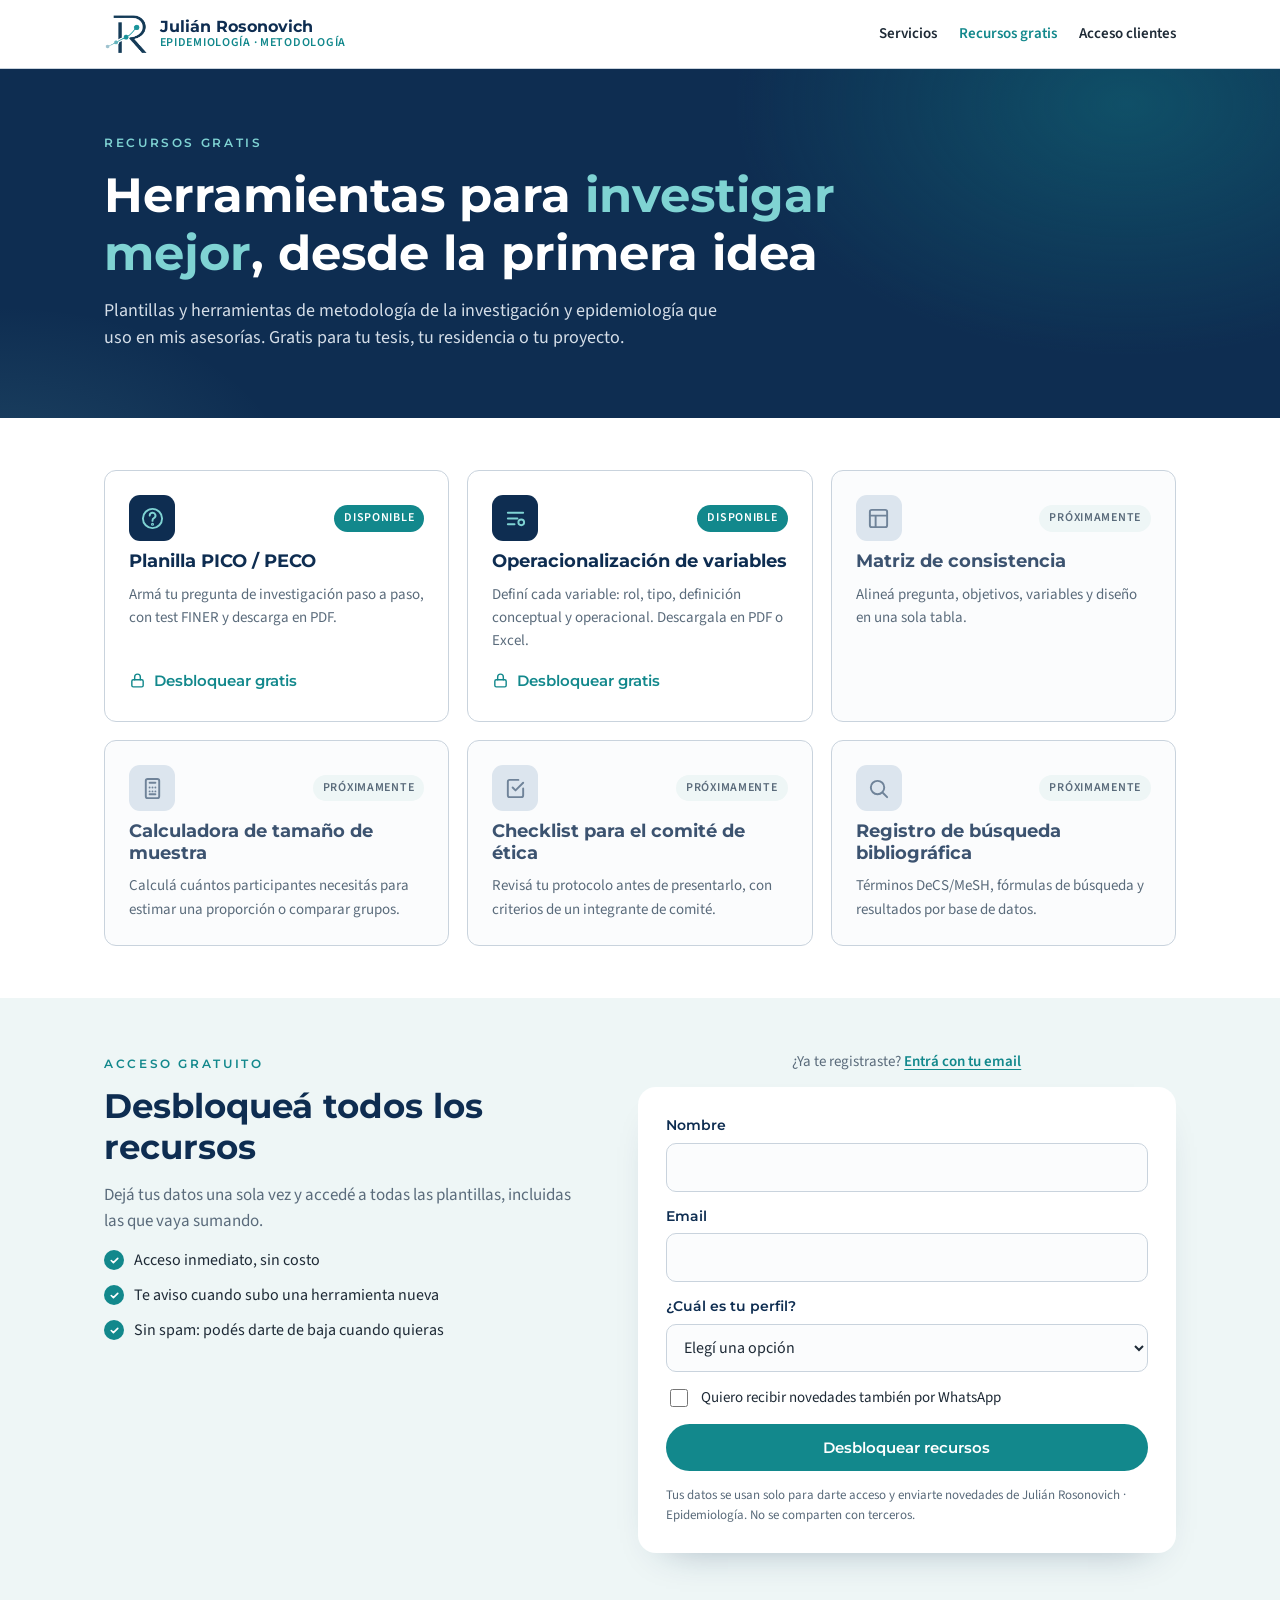
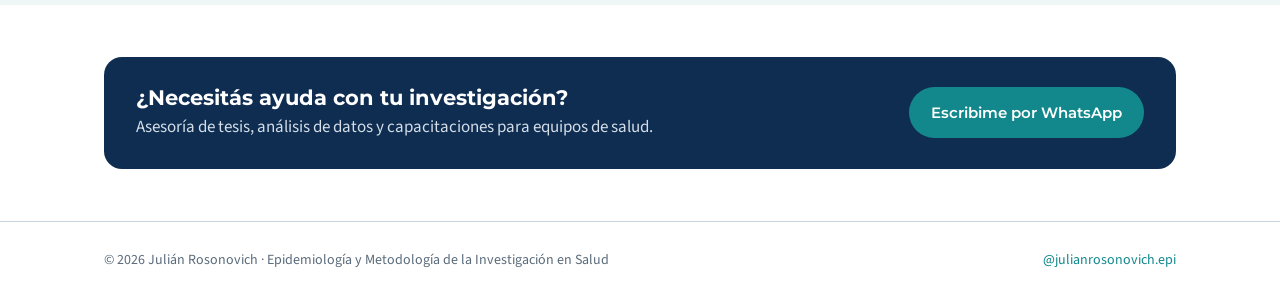
==== busqueda/index.html @ a2f77512 "Add files via upload" ====
<!doctype html>
<html lang="es">
<head>
<meta charset="utf-8">
<meta name="viewport" content="width=device-width, initial-scale=1">
<title>Búsqueda bibliográfica con DeCS y MeSH · Planilla gratuita | Julián Rosonovich</title>
<meta name="description" content="Planilla gratuita para planificar y registrar tu búsqueda bibliográfica: conceptos, descriptores DeCS y MeSH, sinónimos, estrategia para PubMed y BVS, y registro de resultados.">
<meta property="og:title" content="Búsqueda bibliográfica con DeCS y MeSH · Planilla gratuita">
<meta property="og:description" content="Armá tu estrategia de búsqueda para PubMed y la BVS y registrá tus resultados.">
<link rel="icon" type="image/png" href="/plataforma/logo.png">
<script src="/recursos/acceso.js"></script>
<script>if (window.JR_ACCESO) JR_ACCESO.proteger('busqueda');</script>
<link rel="preconnect" href="https://fonts.googleapis.com">
<link rel="preconnect" href="https://fonts.gstatic.com" crossorigin>
<link href="https://fonts.googleapis.com/css2?family=Montserrat:wght@500;600;700&family=Source+Sans+3:wght@400;600&display=swap" rel="stylesheet">
<style>
:root{
  --navy:#0E2D51; --navy-2:#163E6B; --teal:#12888C; --teal-soft:#7FD3D3; --mint:#EEF6F6;
  --ink:#1E2A36; --muted:#5A6B7B; --line:#C9D3DD; --bg:#FFFFFF; --radius:12px; --max:1000px;
}
*{box-sizing:border-box}
body{margin:0;background:var(--bg);color:var(--ink);font-family:'Source Sans 3',system-ui,sans-serif;font-size:17px;line-height:1.55;-webkit-font-smoothing:antialiased}
h1,h2,h3{font-family:Montserrat,system-ui,sans-serif;color:var(--navy);margin:0;line-height:1.2}
a{color:var(--teal);text-decoration:none}
.wrap{max-width:var(--max);margin:0 auto;padding:0 24px}
.eyebrow{font-family:Montserrat,sans-serif;font-size:12px;font-weight:600;letter-spacing:.22em;text-transform:uppercase;color:var(--teal)}

header{border-bottom:1px solid var(--line);background:#fff}
.nav{display:flex;align-items:center;justify-content:space-between;height:68px;gap:12px}
.logo{display:flex;align-items:center;gap:12px;color:var(--navy)}
.logo img{height:40px;width:auto;display:block}
.logo-text{display:flex;flex-direction:column;line-height:1.15}
.logo-text strong{font-family:Montserrat,sans-serif;font-size:16px;font-weight:700}
.logo-text span{font-size:12px;color:var(--teal);font-weight:600;letter-spacing:.06em}
.btn{display:inline-flex;align-items:center;justify-content:center;gap:8px;font-family:Montserrat,sans-serif;font-weight:600;font-size:15px;padding:12px 20px;border-radius:999px;border:2px solid transparent;cursor:pointer;transition:transform .15s,background .15s,color .15s;background:none}
.btn:hover{transform:translateY(-1px)}
.btn-primary{background:var(--teal);color:#fff}
.btn-primary:hover{background:#0E7478;color:#fff}
.btn-ghost{border-color:var(--navy);color:var(--navy)}
.btn-ghost:hover{background:var(--navy);color:#fff}
.btn-light{border-color:var(--line);color:var(--muted);font-size:14px;padding:9px 16px}
.btn-light:hover{border-color:var(--navy);color:var(--navy)}

.hero{background:var(--navy);color:#fff;padding:56px 0 64px;position:relative;overflow:hidden}
.hero::before{content:"";position:absolute;inset:0;background:radial-gradient(520px 340px at 88% 10%,rgba(18,136,140,.38),transparent 70%)}
.hero .wrap{position:relative}
.hero .eyebrow{color:var(--teal-soft)}
.hero h1{color:#fff;font-size:clamp(30px,4.6vw,46px);margin:12px 0 14px}
.hero h1 em{font-style:normal;color:var(--teal-soft)}
.hero p{color:#D5DEE8;max-width:640px;margin:0;font-size:18px}
.pico-letters{display:flex;gap:10px;margin-top:26px;flex-wrap:wrap}
.pico-letters span{display:flex;align-items:center;gap:8px;background:rgba(255,255,255,.07);border:1px solid rgba(255,255,255,.15);border-radius:999px;padding:6px 14px 6px 6px;font-size:15px;color:#D5DEE8}
.pico-letters b{width:30px;height:30px;border-radius:50%;background:var(--teal);color:#fff;display:grid;place-items:center;font-family:Montserrat,sans-serif;font-size:15px}

main section{padding:44px 0}
.toolbar{display:flex;flex-wrap:wrap;align-items:center;justify-content:space-between;gap:14px;margin-bottom:22px}
.seg{display:inline-flex;background:var(--mint);border-radius:999px;padding:4px}
.seg button{border:0;background:none;font-family:Montserrat,sans-serif;font-weight:600;font-size:14px;color:var(--muted);padding:9px 16px;border-radius:999px;cursor:pointer}
.seg button[aria-pressed="true"]{background:var(--navy);color:#fff}
.tools{display:flex;gap:8px;flex-wrap:wrap}
.type-note{color:var(--muted);font-size:15px;margin:-8px 0 22px}

.fields{display:grid;gap:14px}
.field{display:grid;grid-template-columns:64px 1fr;gap:18px;border:1px solid var(--line);border-radius:var(--radius);padding:20px;background:#fff;transition:border-color .2s,box-shadow .2s}
.field:focus-within{border-color:var(--teal);box-shadow:0 10px 28px -20px rgba(14,45,81,.45)}
.field .letter{width:64px;height:64px;border-radius:14px;background:var(--navy);color:#fff;display:grid;place-items:center;font-family:Montserrat,sans-serif;font-weight:700;font-size:28px;position:relative}
.field.done .letter{background:var(--teal)}
.field.done .letter::after{content:"✓";position:absolute;right:-6px;top:-6px;width:22px;height:22px;border-radius:50%;background:#fff;border:2px solid var(--teal);color:var(--teal);font-size:12px;display:grid;place-items:center}
.field.optional .letter{background:#fff;color:var(--navy);border:2px dashed var(--line)}
.field.optional.done .letter{background:var(--teal);color:#fff;border-color:var(--teal)}
.field label{font-family:Montserrat,sans-serif;font-weight:700;color:var(--navy);font-size:17px;display:block}
.field label small{font-family:'Source Sans 3',sans-serif;font-weight:600;color:var(--muted);font-size:13px;margin-left:6px}
.field .help{color:var(--muted);font-size:15px;margin:2px 0 10px}
.field textarea{width:100%;min-height:58px;resize:vertical;border:1px solid var(--line);border-radius:10px;padding:11px 13px;font:inherit;font-size:16px;color:var(--ink);background:#FBFCFD}
.field textarea:focus{outline:none;border-color:var(--teal);background:#fff}
.field .ex{font-size:14px;color:var(--teal);margin-top:6px}
.field .ex b{font-weight:600;color:var(--muted)}

.result{margin-top:26px;background:var(--navy);border-radius:18px;padding:30px;color:#fff;position:relative;overflow:hidden}
.result::before{content:"";position:absolute;inset:0;background:radial-gradient(400px 220px at 100% 0%,rgba(18,136,140,.35),transparent 70%)}
.result>*{position:relative}
.result .eyebrow{color:var(--teal-soft)}
.question{font-family:Montserrat,sans-serif;font-weight:600;font-size:clamp(19px,2.4vw,24px);line-height:1.45;margin:12px 0 18px}
.question .gap{color:#8FA3B8;border-bottom:2px dashed #4A6585;font-weight:500}
.question .v{color:var(--teal-soft)}
.verb-row{display:flex;align-items:center;gap:10px;flex-wrap:wrap;margin-bottom:18px;font-size:15px;color:#D5DEE8}
.verb-row select{font:inherit;font-size:15px;border-radius:8px;border:1px solid rgba(255,255,255,.25);background:rgba(255,255,255,.08);color:#fff;padding:6px 10px}
.verb-row select option{color:var(--ink)}
.progress{height:6px;background:rgba(255,255,255,.12);border-radius:3px;overflow:hidden;margin-bottom:20px}
.progress i{display:block;height:100%;width:0;background:var(--teal-soft);transition:width .3s}
.result .actions{display:flex;gap:10px;flex-wrap:wrap}
.result .btn-ghost{border-color:#fff;color:#fff}
.result .btn-ghost:hover{background:#fff;color:var(--navy)}
.design{margin-top:18px;padding-top:16px;border-top:1px solid rgba(255,255,255,.14);color:#D5DEE8;font-size:15px}
.design b{color:#fff}

.finer{margin-top:26px;border:1px solid var(--line);border-radius:var(--radius);padding:24px}
.finer h2{font-size:20px;margin-bottom:4px}
.finer p{margin:0 0 14px;color:var(--muted);font-size:15px}
.finer-grid{display:grid;grid-template-columns:repeat(5,minmax(0,1fr));gap:10px}
.finer label{display:flex;flex-direction:column;gap:4px;background:var(--mint);border-radius:10px;padding:14px;cursor:pointer;border:2px solid transparent;transition:border-color .15s}
.finer label:has(input:checked){border-color:var(--teal);background:#fff}
.finer input{accent-color:var(--teal);width:18px;height:18px}
.finer b{font-family:Montserrat,sans-serif;color:var(--navy);font-size:15px}
.finer span{font-size:13px;color:var(--muted);line-height:1.35}

.cta{margin-top:26px;background:var(--mint);border-radius:18px;padding:28px 30px;display:flex;align-items:center;justify-content:space-between;gap:20px}
.cta h2{font-size:21px;margin-bottom:4px}
.cta p{margin:0;color:var(--muted)}
.cta .btn{flex-shrink:0}
.toast{position:fixed;left:50%;bottom:24px;transform:translateX(-50%) translateY(30px);opacity:0;background:var(--navy);color:#fff;padding:11px 18px;border-radius:999px;font-size:15px;transition:all .25s;pointer-events:none;z-index:99}
.toast.show{opacity:1;transform:translateX(-50%) translateY(0)}
footer{padding:28px 0;border-top:1px solid var(--line);font-size:14px;color:var(--muted)}
footer .wrap{display:flex;justify-content:space-between;gap:12px;flex-wrap:wrap}


.steps-hero{display:flex;gap:10px;margin-top:26px;flex-wrap:wrap}
.steps-hero span{display:flex;align-items:center;gap:8px;background:rgba(255,255,255,.07);border:1px solid rgba(255,255,255,.15);border-radius:999px;padding:6px 14px 6px 6px;font-size:15px;color:#D5DEE8}
.steps-hero b{width:30px;height:30px;border-radius:50%;background:var(--teal);color:#fff;display:grid;place-items:center;font-family:Montserrat,sans-serif;font-size:14px}
h2.sec{font-size:22px;margin:34px 0 6px;display:flex;align-items:center;gap:12px}
h2.sec b{width:34px;height:34px;border-radius:10px;background:var(--navy);color:#fff;display:grid;place-items:center;font-size:16px;flex:none}
p.sub{color:var(--muted);margin:0 0 16px;font-size:15.5px}
.box{border:1px solid var(--line);border-radius:var(--radius);padding:18px 20px;background:#fff}
textarea,input[type=text],input[type=number],input[type=date],select{width:100%;border:1px solid var(--line);border-radius:10px;padding:10px 12px;font:inherit;font-size:16px;color:var(--ink);background:#FBFCFD}
textarea{min-height:46px;resize:vertical}
textarea:focus,input:focus,select:focus{outline:none;border-color:var(--teal);background:#fff}
.f{display:flex;flex-direction:column;gap:5px;min-width:0}
.f>span{font-family:Montserrat,sans-serif;font-weight:600;font-size:13.5px;color:var(--navy)}
.f>span i{font-style:normal;font-family:'Source Sans 3',sans-serif;font-weight:400;color:var(--muted)}
.cons{display:grid;gap:16px}
.con{border:1px solid var(--line);border-radius:16px;background:#fff;overflow:hidden}
.con.off{opacity:.62}
.chead{display:flex;align-items:center;gap:10px;padding:12px 14px;background:var(--mint);flex-wrap:wrap}
.chead select{width:auto;font-family:Montserrat,sans-serif;font-weight:700;color:var(--navy);background:#fff}
.chead input[data-k=nombre]{flex:1;min-width:180px;font-family:Montserrat,sans-serif;font-weight:700;color:var(--navy);background:#fff}
.inc{display:flex;align-items:center;gap:6px;font-size:14px;color:var(--muted);font-weight:600;cursor:pointer}
.inc input{accent-color:var(--teal);width:18px;height:18px}
.cdel{border:0;background:none;color:var(--muted);font-size:14px;cursor:pointer;padding:8px;border-radius:8px}
.cdel:hover{color:#B3261E;background:#fff}
.cbody{display:grid;grid-template-columns:1fr 1fr;gap:14px 18px;padding:16px 18px 18px}
.wide{grid-column:1/-1}
.look{display:flex;gap:8px;flex-wrap:wrap;margin-top:6px}
.look a{font-size:13.5px;font-weight:600;border:1px solid var(--line);border-radius:999px;padding:5px 12px;color:var(--teal)}
.look a:hover{border-color:var(--teal)}
.add{margin-top:16px;width:100%;border:2px dashed #9FC9CC;border-radius:16px;background:transparent;padding:16px;font-family:Montserrat,sans-serif;font-weight:700;color:var(--teal);font-size:15px;cursor:pointer}
.add:hover{background:var(--mint)}
.strat{display:grid;gap:16px}
.st{background:var(--navy);border-radius:18px;padding:22px 24px;color:#fff;position:relative;overflow:hidden}
.st::before{content:"";position:absolute;inset:0;background:radial-gradient(380px 200px at 100% 0%,rgba(18,136,140,.35),transparent 70%)}
.st>*{position:relative}
.st .eyebrow{color:var(--teal-soft)}
.st code{display:block;margin:10px 0 16px;font-family:ui-monospace,Menlo,Consolas,monospace;font-size:14.5px;line-height:1.55;color:#E6F0F7;white-space:pre-wrap;word-break:break-word;background:rgba(255,255,255,.06);border:1px solid rgba(255,255,255,.12);border-radius:12px;padding:14px 16px}
.st .actions{display:flex;gap:10px;flex-wrap:wrap}
.st .btn-ghost{border-color:#fff;color:#fff}
.st .btn-ghost:hover{background:#fff;color:var(--navy)}
.st small{display:block;color:#AFC1D3;font-size:13.5px;margin-top:12px}
.tbl{overflow-x:auto;border:1px solid var(--line);border-radius:var(--radius)}
table.reg{border-collapse:collapse;width:100%;min-width:860px;font-size:15px}
table.reg th{background:var(--navy);color:#fff;font-family:Montserrat,sans-serif;font-weight:600;font-size:12.5px;letter-spacing:.04em;text-align:left;padding:10px}
table.reg td{border-top:1px solid var(--line);padding:8px;vertical-align:top}
table.reg td textarea{min-height:40px;font-size:14px}
table.reg td input,table.reg td select{font-size:14px;padding:8px 10px}
table.reg tfoot td{background:var(--mint);font-family:Montserrat,sans-serif;font-weight:700;color:var(--navy)}
.rdel{border:0;background:none;color:var(--muted);cursor:pointer;font-size:18px;padding:6px 8px;border-radius:8px}
.rdel:hover{color:#B3261E;background:var(--mint)}
.regtools{display:flex;gap:8px;flex-wrap:wrap;margin-top:12px}
.glos{margin-top:30px;border:1px solid var(--line);border-radius:var(--radius);padding:22px 24px}
.glos h2{font-size:20px;margin-bottom:12px}
.glos-grid{display:grid;grid-template-columns:repeat(3,minmax(0,1fr));gap:10px}
.glos-grid div{background:var(--mint);border-radius:10px;padding:12px 14px;font-size:14.5px;color:var(--muted);line-height:1.4}
.glos-grid b{display:block;font-family:Montserrat,sans-serif;color:var(--navy);font-size:14.5px;margin-bottom:3px}
.glos-grid code{font-family:ui-monospace,Menlo,Consolas,monospace;font-size:13px;color:var(--navy);background:#fff;border-radius:5px;padding:1px 5px}
#sheet{display:none}
@media print{
  @page{size:A4 landscape;margin:10mm}
  body{font-size:9pt}
  header,.hero,main,footer,.toast{display:none!important}
  #sheet{display:block;color:var(--ink);-webkit-print-color-adjust:exact;print-color-adjust:exact}
  .sh-head{display:flex;justify-content:space-between;align-items:center;border-bottom:3px solid var(--navy);padding-bottom:6px;margin-bottom:8px}
  .sh-head .logo img{height:30px}
  .sh-head .logo-text strong{font-size:12pt}
  .sh-head .logo-text span{font-size:7.5pt}
  .sh-title{text-align:right}
  .sh-title h1{font-size:14pt}
  .sh-title div{font-size:8.5pt;color:var(--muted)}
  .sh-q{font-size:9.5pt;margin:0 0 6px}
  .sh h3{font-family:Montserrat,sans-serif;font-size:10pt;color:var(--navy);margin:8px 0 4px}
  table.sh{width:100%;border-collapse:collapse;font-size:8.5pt}
  table.sh th{background:var(--navy);color:#fff;font-family:Montserrat,sans-serif;font-weight:600;font-size:7.5pt;text-align:left;padding:2mm}
  table.sh td{border-bottom:1px solid var(--line);padding:1.8mm 2mm;vertical-align:top;white-space:pre-wrap}
  table.sh tr{break-inside:avoid}
  .sh-code{font-family:ui-monospace,Menlo,Consolas,monospace;font-size:8pt;border:1px solid var(--line);border-radius:2mm;padding:2mm 3mm;white-space:pre-wrap;margin-bottom:2mm}
  .sh-foot{margin-top:3mm;padding-top:2mm;border-top:1px solid var(--line);display:flex;justify-content:space-between;font-size:8pt;color:var(--muted)}
}
@media (max-width:760px){
  .glos-grid{grid-template-columns:1fr}
  .cta{flex-direction:column;align-items:flex-start}
}
@media (max-width:620px){
  body{font-size:16px}
  .wrap{padding:0 16px}
  .hero{padding:40px 0 46px}
  .logo-text span{display:none}
  .cbody{grid-template-columns:1fr;padding:14px}
  .st{padding:18px}
  .st .actions .btn{flex:1 1 100%}
  .nav .btn{display:none}
}
</style>
</head>
<body>

<header>
  <div class="wrap nav">
    <a href="/" class="logo" aria-label="Volver al inicio">
      <img src="/plataforma/logo.png" alt="">
      <span class="logo-text"><strong>Julián Rosonovich</strong><span>EPIDEMIOLOGÍA · METODOLOGÍA</span></span>
    </a>
    <a class="btn btn-ghost" href="/recursos/">Más recursos gratis</a>
  </div>
</header>

<section class="hero">
  <div class="wrap">
    <span class="eyebrow">Planilla gratuita</span>
    <h1>Búsqueda bibliográfica con <em>DeCS y MeSH</em></h1>
    <p>Pasá tu pregunta a conceptos, encontrá sus descriptores y armá una estrategia lista para PubMed y la BVS. Después registrá cada búsqueda para tu tesis o tu revisión.</p>
    <div class="steps-hero">
      <span><b>1</b>Conceptos</span><span><b>2</b>Descriptores DeCS y MeSH</span><span><b>3</b>Sinónimos</span><span><b>4</b>Estrategia</span><span><b>5</b>Registro</span>
    </div>
  </div>
</section>

<main>
<section>
  <div class="wrap">
    <div class="toolbar">
      <div class="tools">
        <button type="button" class="btn btn-light" id="example">Ver un ejemplo</button>
        <button type="button" class="btn btn-light" id="clear">Limpiar</button>
      </div>
    </div>

    <div class="box">
      <label class="f" for="q"><span>Tu pregunta de investigación <i>· opcional</i></span>
      <textarea id="q" rows="2" placeholder="Ej.: En adultos traqueostomizados en UTI, ¿un protocolo de decanulación reduce los días hasta la decanulación exitosa?"></textarea></label>
    </div>

    <h2 class="sec"><b>1</b>Conceptos y descriptores</h2>
    <p class="sub">Un concepto por cada parte de tu pregunta. Buscá su descriptor en español en DeCS y en inglés en MeSH, y sumá sinónimos y términos libres separados por comas. Podés usar * para truncar: <b>tracheostom*</b> encuentra tracheostomy y tracheostomies.</p>
    <div class="cons" id="cons"></div>
    <button type="button" class="add" id="add">+ Agregar concepto</button>

    <h2 class="sec"><b>2</b>Tu estrategia de búsqueda</h2>
    <p class="sub">Se arma sola con los conceptos marcados como «Incluir»: los términos de un mismo concepto se unen con OR, y los conceptos entre sí con AND.</p>
    <div class="strat">
      <div class="st"><span class="eyebrow">PubMed · MEDLINE</span><code id="s-pubmed"></code>
        <div class="actions"><button type="button" class="btn btn-primary" data-copy="pubmed">Copiar</button><a class="btn btn-ghost" id="go-pubmed" href="https://pubmed.ncbi.nlm.nih.gov/" target="_blank" rel="noopener">Buscar en PubMed</a></div>
        <small>[Mesh] busca el descriptor MeSH; [tiab] busca el término en el título y el resumen.</small></div>
      <div class="st"><span class="eyebrow">BVS · LILACS</span><code id="s-bvs"></code>
        <div class="actions"><button type="button" class="btn btn-primary" data-copy="bvs">Copiar</button><a class="btn btn-ghost" id="go-bvs" href="https://pesquisa.bvsalud.org/portal/" target="_blank" rel="noopener">Buscar en la BVS</a></div>
        <small>mh: busca el descriptor DeCS; los términos sin prefijo se buscan en todos los campos.</small></div>
    </div>

    <h2 class="sec"><b>3</b>Registro de búsqueda</h2>
    <p class="sub">Anotá cada búsqueda que hagas: base, fecha, estrategia, filtros y cuántos artículos encontraste y seleccionaste. Es lo que te pide la sección de métodos y el diagrama PRISMA.</p>
    <div class="tbl"><table class="reg">
      <thead><tr><th style="width:15%">Base de datos</th><th style="width:13%">Fecha</th><th style="width:32%">Estrategia</th><th style="width:20%">Filtros</th><th style="width:9%">Resultados</th><th style="width:9%">Seleccionados</th><th style="width:2%"></th></tr></thead>
      <tbody id="reg"></tbody>
      <tfoot><tr><td colspan="4">Total</td><td id="t-res">0</td><td id="t-sel">0</td><td></td></tr></tfoot>
    </table></div>
    <div class="regtools"><button type="button" class="btn btn-light" id="addrow">+ Agregar búsqueda</button></div>

    <div class="summary-actions" style="display:flex;gap:10px;flex-wrap:wrap;margin-top:22px">
      <button type="button" class="btn btn-primary" id="pdf">Descargar PDF</button>
      <button type="button" class="btn btn-ghost" id="csv">Descargar registro en Excel (CSV)</button>
    </div>

    <div class="glos">
      <h2>Guía rápida</h2>
      <div class="glos-grid">
        <div><b>DeCS</b>Descriptores en Ciencias de la Salud, en español, portugués e inglés. Se usan en la BVS y LILACS.</div>
        <div><b>MeSH</b>Medical Subject Headings, en inglés. Es el vocabulario controlado de PubMed y MEDLINE.</div>
        <div><b>Términos libres</b>Sinónimos, siglas y variantes que el autor puede usar y el descriptor no incluye. Sumalos con OR.</div>
        <div><b>AND</b>Une conceptos distintos: deben aparecer todos. Reduce resultados.</div>
        <div><b>OR</b>Une sinónimos de un mismo concepto: alcanza con uno. Amplía resultados.</div>
        <div><b>NOT</b>Excluye un término. Usalo con cuidado: podés perder artículos útiles.</div>
        <div><b>Comillas</b><code>"device removal"</code> busca la frase exacta.</div>
        <div><b>Truncamiento</b><code>decannulat*</code> encuentra decannulation, decannulated y otras variantes.</div>
        <div><b>Menos es más</b>Empezá con dos conceptos (P e I) y sumá los demás solo si tenés demasiados resultados.</div>
      </div>
    </div>

    <div class="cta">
      <div>
        <h2>¿Necesitás una búsqueda sistemática?</h2>
        <p>Te ayudo a armar la estrategia completa para tu tesis o tu revisión, con el diagrama PRISMA.</p>
      </div>
      <a class="btn btn-primary" id="wa" href="https://wa.me/5493515288994" target="_blank" rel="noopener">Escribime por WhatsApp</a>
    </div>
  </div>
</section>
</main>

<footer>
  <div class="wrap">
    <span>© <span id="y"></span> Julián Rosonovich · Epidemiología y Metodología de la Investigación en Salud</span>
    <a href="https://www.instagram.com/julianrosonovich.epi/" target="_blank" rel="noopener">@julianrosonovich.epi</a>
  </div>
</footer>

<div id="sheet" aria-hidden="true" class="sh">
  <div class="sh-head">
    <div class="logo"><img src="/plataforma/logo.png" alt=""><span class="logo-text"><strong>Julián Rosonovich</strong><span>EPIDEMIOLOGÍA · METODOLOGÍA DE LA INVESTIGACIÓN</span></span></div>
    <div class="sh-title"><h1>Búsqueda bibliográfica</h1><div>Conceptos, descriptores DeCS y MeSH, estrategia y registro</div></div>
  </div>
  <p class="sh-q" id="sh-q"></p>
  <h3>Conceptos y descriptores</h3>
  <table class="sh"><thead><tr><th style="width:6%">PICO</th><th style="width:16%">Concepto</th><th style="width:18%">DeCS</th><th style="width:18%">MeSH</th><th>Sinónimos y términos libres</th><th style="width:7%">Incluido</th></tr></thead><tbody id="sh-cons"></tbody></table>
  <h3>Estrategia en PubMed</h3><div class="sh-code" id="sh-pubmed"></div>
  <h3>Estrategia en la BVS</h3><div class="sh-code" id="sh-bvs"></div>
  <h3>Registro de búsqueda</h3>
  <table class="sh"><thead><tr><th style="width:13%">Base</th><th style="width:10%">Fecha</th><th>Estrategia</th><th style="width:18%">Filtros</th><th style="width:9%">Resultados</th><th style="width:10%">Seleccionados</th></tr></thead><tbody id="sh-reg"></tbody></table>
  <div class="sh-foot"><span>julianrosonovich-epi.vercel.app/busqueda</span><span>@julianrosonovich.epi · julianrosonovich.epi@gmail.com</span></div>
</div>

<div class="toast" id="toast"></div>

<script>
(function(){
  const $ = s => document.querySelector(s);
  const PICO = {P:'P · Población', I:'I · Intervención', E:'E · Exposición', C:'C · Comparación', O:'O · Resultado', X:'Otro'};
  const BASES = ['PubMed','BVS / LILACS','Cochrane Library','SciELO','Google Académico','Otra'];
  const NEWC = () => ({letra:'', nombre:'', decs:'', mesh:'', sin:'', inc:true});
  const NEWR = () => ({base:'', fecha:'', estr:'', filt:'', res:'', sel:''});
  const EXAMPLE = {
    q:'En adultos traqueostomizados en UTI desvinculados de la ventilación mecánica, ¿un protocolo estructurado de decanulación, comparado con la práctica habitual, reduce los días hasta la decanulación exitosa?',
    cons:[
      {letra:'P', nombre:'Traqueostomía', decs:'Traqueostomía', mesh:'Tracheostomy', sin:'tracheostom*, traqueostom*, tracheotomy', inc:true},
      {letra:'I', nombre:'Decanulación', decs:'Remoción de Dispositivos', mesh:'Device Removal', sin:'decannulat*, decanulación, decanulacion', inc:true},
      {letra:'I', nombre:'Protocolo', decs:'Protocolos Clínicos', mesh:'Clinical Protocols', sin:'protocol*', inc:false}
    ],
    reg:[{base:'PubMed', fecha:'', estr:'', filt:'Últimos 10 años; inglés y español', res:'', sel:''},
         {base:'BVS / LILACS', fecha:'', estr:'', filt:'Últimos 10 años', res:'', sel:''}]
  };
  let data = {q:'', cons:[NEWC(), NEWC()], reg:[NEWR()]};
  const store = {
    get(){ try { return JSON.parse(localStorage.getItem('busq-v1')||'null'); } catch(e){ return null; } },
    set(v){ try { localStorage.setItem('busq-v1', JSON.stringify(v)); } catch(e){} }
  };
  const esc = s => String(s==null?'':s).replace(/[&<>"]/g, c => ({'&':'&amp;','<':'&lt;','>':'&gt;','"':'&quot;'}[c]));
  const terms = s => String(s||'').split(',').map(t => t.trim()).filter(Boolean);
  const quote = t => /[\s\-]/.test(t) && !/^".*"$/.test(t) ? '"'+t+'"' : t;

  function strategy(kind){
    const blocks = data.cons.filter(c => c.inc).map(c => {
      const parts = [];
      if (kind === 'pubmed'){
        if (c.mesh.trim()) parts.push('"'+c.mesh.trim().replace(/"/g,'')+'"[Mesh]');
        terms(c.sin).forEach(t => parts.push(quote(t)+'[tiab]'));
      } else {
        if (c.decs.trim()) parts.push('mh:"'+c.decs.trim().replace(/"/g,'')+'"');
        terms(c.sin).forEach(t => parts.push(quote(t)));
      }
      return parts.length ? (parts.length > 1 ? '(' + parts.join(' OR ') + ')' : parts[0]) : '';
    }).filter(Boolean);
    return blocks.join(' AND ');
  }

  function conCard(c, i){
    const letters = Object.entries(PICO).map(([k,v]) => '<option value="'+k+'"'+(k===c.letra?' selected':'')+'>'+v+'</option>').join('');
    const term = encodeURIComponent((c.mesh||c.nombre||'').trim());
    return '<div class="con'+(c.inc?'':' off')+'" data-i="'+i+'">'+
      '<div class="chead"><select data-k="letra" aria-label="Parte de la pregunta"><option value="">Parte de la pregunta</option>'+letters+'</select>'+
      '<input type="text" data-k="nombre" value="'+esc(c.nombre)+'" placeholder="Concepto (en tus palabras)" aria-label="Concepto">'+
      '<label class="inc"><input type="checkbox" data-k="inc"'+(c.inc?' checked':'')+'>Incluir</label>'+
      '<button type="button" class="cdel" data-del="'+i+'">Quitar</button></div>'+
      '<div class="cbody">'+
        '<label class="f"><span>Descriptor DeCS <i>· en español</i></span><input type="text" data-k="decs" value="'+esc(c.decs)+'" placeholder="Ej.: Traqueostomía">'+
          '<div class="look"><a href="https://decs.bvsalud.org/es/" target="_blank" rel="noopener" data-copyterm="'+i+'">Buscar en DeCS ↗</a></div></label>'+
        '<label class="f"><span>Descriptor MeSH <i>· en inglés</i></span><input type="text" data-k="mesh" value="'+esc(c.mesh)+'" placeholder="Ej.: Tracheostomy">'+
          '<div class="look"><a href="https://www.ncbi.nlm.nih.gov/mesh/?term='+term+'" target="_blank" rel="noopener">Buscar en MeSH ↗</a></div></label>'+
        '<label class="f wide"><span>Sinónimos y términos libres <i>· separados por comas</i></span><input type="text" data-k="sin" value="'+esc(c.sin)+'" placeholder="Ej.: tracheostom*, traqueostom*, tracheotomy"></label>'+
      '</div></div>';
  }
  function regRow(r, i){
    const bases = BASES.map(b => '<option'+(b===r.base?' selected':'')+'>'+b+'</option>').join('');
    return '<tr data-i="'+i+'">'+
      '<td><select data-k="base" aria-label="Base de datos"><option value="">Elegí</option>'+bases+'</select></td>'+
      '<td><input type="date" data-k="fecha" value="'+esc(r.fecha)+'" aria-label="Fecha"></td>'+
      '<td><textarea data-k="estr" rows="2" aria-label="Estrategia" placeholder="Pegá la estrategia que usaste">'+esc(r.estr)+'</textarea></td>'+
      '<td><textarea data-k="filt" rows="2" aria-label="Filtros" placeholder="Años, idioma, tipo de estudio">'+esc(r.filt)+'</textarea></td>'+
      '<td><input type="number" min="0" data-k="res" value="'+esc(r.res)+'" aria-label="Resultados" placeholder="Ej.: 148"></td>'+
      '<td><input type="number" min="0" data-k="sel" value="'+esc(r.sel)+'" aria-label="Seleccionados" placeholder="Ej.: 12"></td>'+
      '<td><button type="button" class="rdel" data-rdel="'+i+'" aria-label="Quitar búsqueda">×</button></td></tr>';
  }
  function autosize(){ document.querySelectorAll('textarea').forEach(ta => { ta.style.height='auto'; ta.style.height = ta.scrollHeight + 2 + 'px'; }); }
  function drawCons(){ $('#cons').innerHTML = data.cons.map(conCard).join(''); }
  function drawReg(){ $('#reg').innerHTML = data.reg.map(regRow).join(''); }
  function drawAll(){ $('#q').value = data.q || ''; drawCons(); drawReg(); update(); }

  function update(){
    const pm = strategy('pubmed'), bv = strategy('bvs');
    $('#s-pubmed').textContent = pm || 'Completá al menos un concepto con su descriptor o sus sinónimos.';
    $('#s-bvs').textContent = bv || 'Completá al menos un concepto con su descriptor o sus sinónimos.';
    $('#go-pubmed').href = pm ? 'https://pubmed.ncbi.nlm.nih.gov/?term=' + encodeURIComponent(pm) : 'https://pubmed.ncbi.nlm.nih.gov/';
    $('#go-bvs').href = bv ? 'https://pesquisa.bvsalud.org/portal/?q=' + encodeURIComponent(bv) : 'https://pesquisa.bvsalud.org/portal/';
    const sum = k => data.reg.reduce((a, r) => a + (parseInt(r[k], 10) || 0), 0);
    $('#t-res').textContent = sum('res'); $('#t-sel').textContent = sum('sel');
    const msg = 'Hola Julián, estoy armando mi búsqueda bibliográfica y quiero ayuda.' + (pm ? '\n\nMi estrategia en PubMed:\n' + pm : '');
    $('#wa').href = 'https://wa.me/5493515288994?text=' + encodeURIComponent(msg);
    autosize(); store.set(data);
  }

  $('#q').addEventListener('input', e => { data.q = e.target.value; update(); });
  $('#cons').addEventListener('input', e => {
    const el = e.target, k = el.dataset.k; if (!k) return;
    const i = +el.closest('.con').dataset.i;
    data.cons[i][k] = el.type === 'checkbox' ? el.checked : el.value;
    if (k === 'inc') el.closest('.con').classList.toggle('off', !el.checked);
    if (k === 'mesh' || k === 'nombre') { const a = el.closest('.con').querySelector('a[href*="ncbi"]'); a.href = 'https://www.ncbi.nlm.nih.gov/mesh/?term=' + encodeURIComponent((data.cons[i].mesh || data.cons[i].nombre).trim()); }
    update();
  });
  $('#cons').addEventListener('change', e => { if (e.target.tagName === 'SELECT' || e.target.type === 'checkbox') { const i = +e.target.closest('.con').dataset.i; const k = e.target.dataset.k; data.cons[i][k] = e.target.type === 'checkbox' ? e.target.checked : e.target.value; update(); } });
  $('#cons').addEventListener('click', e => {
    const d = e.target.dataset.del;
    if (d !== undefined) { data.cons.splice(+d, 1); if (!data.cons.length) data.cons.push(NEWC()); drawCons(); update(); return; }
    const ct = e.target.dataset.copyterm;
    if (ct !== undefined) { const c = data.cons[+ct]; const t = (c.decs || c.nombre || '').trim(); if (t && navigator.clipboard) navigator.clipboard.writeText(t).then(() => toast('Copiamos «'+t+'». Pegalo en el buscador de DeCS.'), () => {}); }
  });
  $('#add').addEventListener('click', () => { data.cons.push(NEWC()); drawCons(); update(); const last = document.querySelector('.con:last-child input[data-k=nombre]'); if (last) last.focus(); });
  $('#reg').addEventListener('input', e => { const el = e.target, k = el.dataset.k; if (!k) return; data.reg[+el.closest('tr').dataset.i][k] = el.value; update(); });
  $('#reg').addEventListener('change', e => { const el = e.target, k = el.dataset.k; if (!k) return; const i = +el.closest('tr').dataset.i; data.reg[i][k] = el.value;
    if (k === 'base' && !data.reg[i].estr) { const s = el.value === 'PubMed' ? strategy('pubmed') : el.value === 'BVS / LILACS' ? strategy('bvs') : ''; if (s) { data.reg[i].estr = s; el.closest('tr').querySelector('textarea[data-k=estr]').value = s; } }
    update(); });
  $('#reg').addEventListener('click', e => { const d = e.target.dataset.rdel; if (d === undefined) return; data.reg.splice(+d, 1); if (!data.reg.length) data.reg.push(NEWR()); drawReg(); update(); });
  $('#addrow').addEventListener('click', () => { data.reg.push(NEWR()); drawReg(); update(); });

  document.querySelectorAll('[data-copy]').forEach(b => b.addEventListener('click', async () => {
    const s = strategy(b.dataset.copy); if (!s) { toast('Primero completá un concepto'); return; }
    try { await navigator.clipboard.writeText(s); toast('Estrategia copiada'); }
    catch(e){ const ta = document.createElement('textarea'); ta.value = s; document.body.appendChild(ta); ta.select(); try { document.execCommand('copy'); toast('Estrategia copiada'); } catch(_){} ta.remove(); }
  }));
  $('#example').addEventListener('click', () => {
    data = JSON.parse(JSON.stringify(EXAMPLE));
    data.reg.forEach(r => { r.estr = r.base === 'PubMed' ? strategy('pubmed') : strategy('bvs'); });
    drawAll(); toast('Cargamos un ejemplo. Verificá los descriptores en DeCS y MeSH.');
  });
  $('#clear').addEventListener('click', () => { data = {q:'', cons:[NEWC(), NEWC()], reg:[NEWR()]}; drawAll(); });

  function toast(m){ const el = $('#toast'); el.textContent = m; el.classList.add('show'); clearTimeout(el._t); el._t = setTimeout(()=>el.classList.remove('show'), 2600); }

  function fillSheet(){
    $('#sh-q').innerHTML = '<b>Pregunta:</b> ' + (data.q.trim() ? esc(data.q) : '______________________________________________________________');
    const cons = data.cons.filter(c => c.nombre.trim() || c.decs.trim() || c.mesh.trim());
    $('#sh-cons').innerHTML = (cons.length ? cons : [NEWC(), NEWC(), NEWC()]).map(c => '<tr><td>'+esc(c.letra)+'</td><td><b>'+esc(c.nombre)+'</b></td><td>'+esc(c.decs)+'</td><td>'+esc(c.mesh)+'</td><td>'+esc(c.sin)+'</td><td>'+(c.nombre||c.decs||c.mesh ? (c.inc?'Sí':'No') : '')+'</td></tr>').join('');
    $('#sh-pubmed').textContent = strategy('pubmed') || ' ';
    $('#sh-bvs').textContent = strategy('bvs') || ' ';
    const regs = data.reg.filter(r => r.base || r.estr || r.res);
    $('#sh-reg').innerHTML = (regs.length ? regs : [NEWR(), NEWR(), NEWR()]).map(r => '<tr><td>'+esc(r.base)+'</td><td>'+esc(r.fecha)+'</td><td>'+esc(r.estr)+'</td><td>'+esc(r.filt)+'</td><td>'+esc(r.res)+'</td><td>'+esc(r.sel)+'</td></tr>').join('');
  }
  $('#pdf').addEventListener('click', () => { fillSheet(); toast('Elegí "Guardar como PDF" en la ventana de impresión'); setTimeout(() => window.print(), 350); });
  window.addEventListener('beforeprint', fillSheet);
  $('#csv').addEventListener('click', () => {
    const q = v => '"' + String(v==null?'':v).replace(/"/g,'""') + '"';
    const lines = [['Base de datos','Fecha','Estrategia','Filtros','Resultados','Seleccionados'].map(q).join(';')]
      .concat(data.reg.filter(r => r.base || r.estr).map(r => [r.base, r.fecha, r.estr, r.filt, r.res, r.sel].map(q).join(';')));
    const blob = new Blob(['﻿' + lines.join('\r\n')], {type:'text/csv;charset=utf-8'});
    const url = URL.createObjectURL(blob), a = document.createElement('a');
    a.href = url; a.download = 'registro_busqueda_bibliografica.csv'; document.body.appendChild(a); a.click(); a.remove();
    setTimeout(() => URL.revokeObjectURL(url), 2000); toast('Registro descargado. Abrilo con Excel.');
  });
  $('#y').textContent = new Date().getFullYear();

  const saved = store.get();
  if (saved && Array.isArray(saved.cons)) data = {q: saved.q||'', cons: saved.cons.length ? saved.cons.map(c => Object.assign(NEWC(), c)) : [NEWC()], reg: (saved.reg||[]).length ? saved.reg.map(r => Object.assign(NEWR(), r)) : [NEWR()]};
  drawAll();
})();
</script>
</body>
</html>
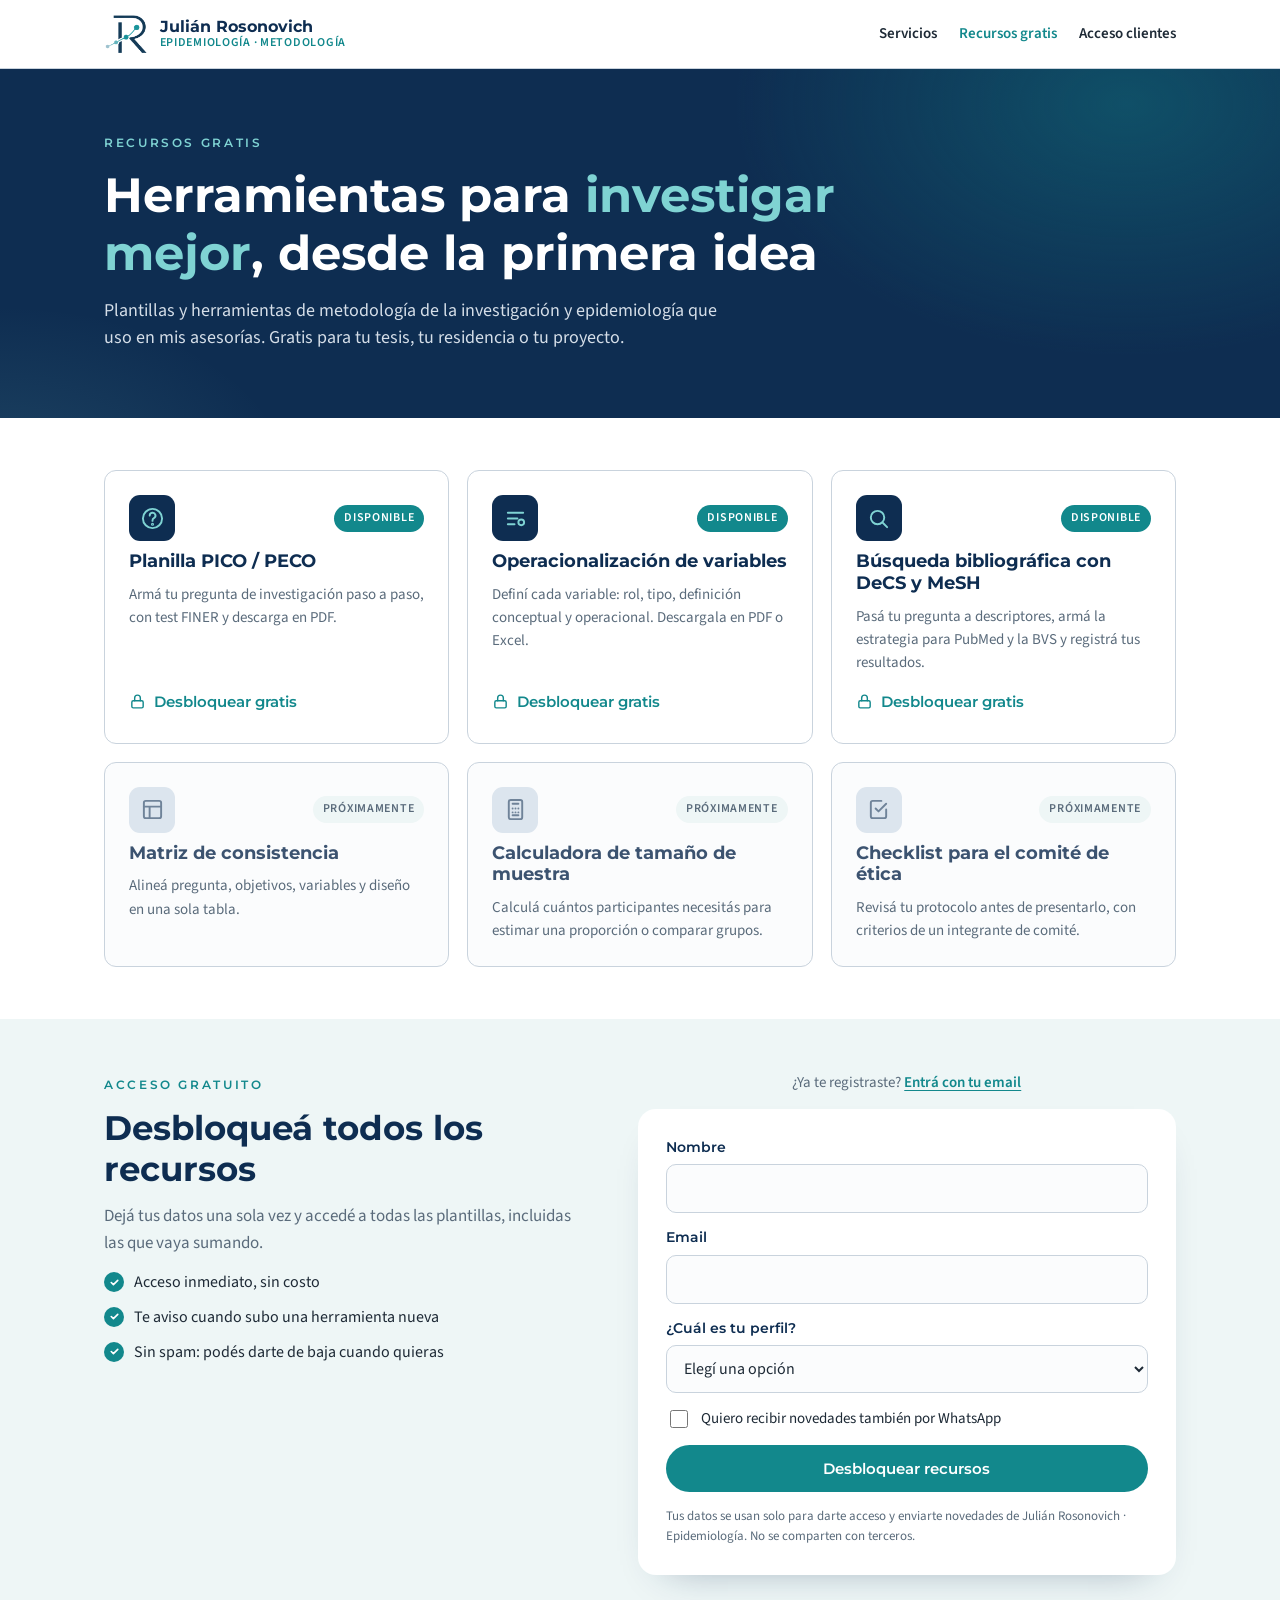
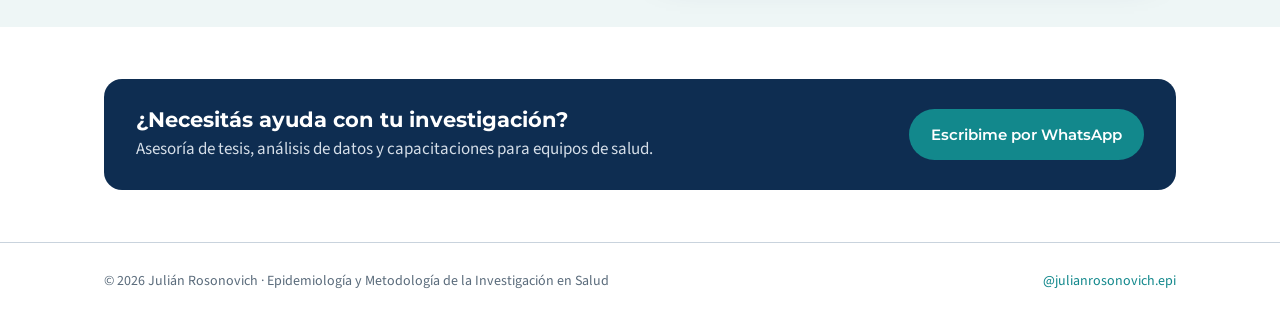
==== commit ad327d27: "Add files via upload" ====
--- a/busqueda/index.html
+++ b/busqueda/index.html
@@ -207,6 +207,8 @@
   .nav .btn{display:none}
 }
 </style>
+<script>window.va = window.va || function () { (window.vaq = window.vaq || []).push(arguments); };</script>
+<script defer src="/_vercel/insights/script.js"></script>
 </head>
 <body>
 
